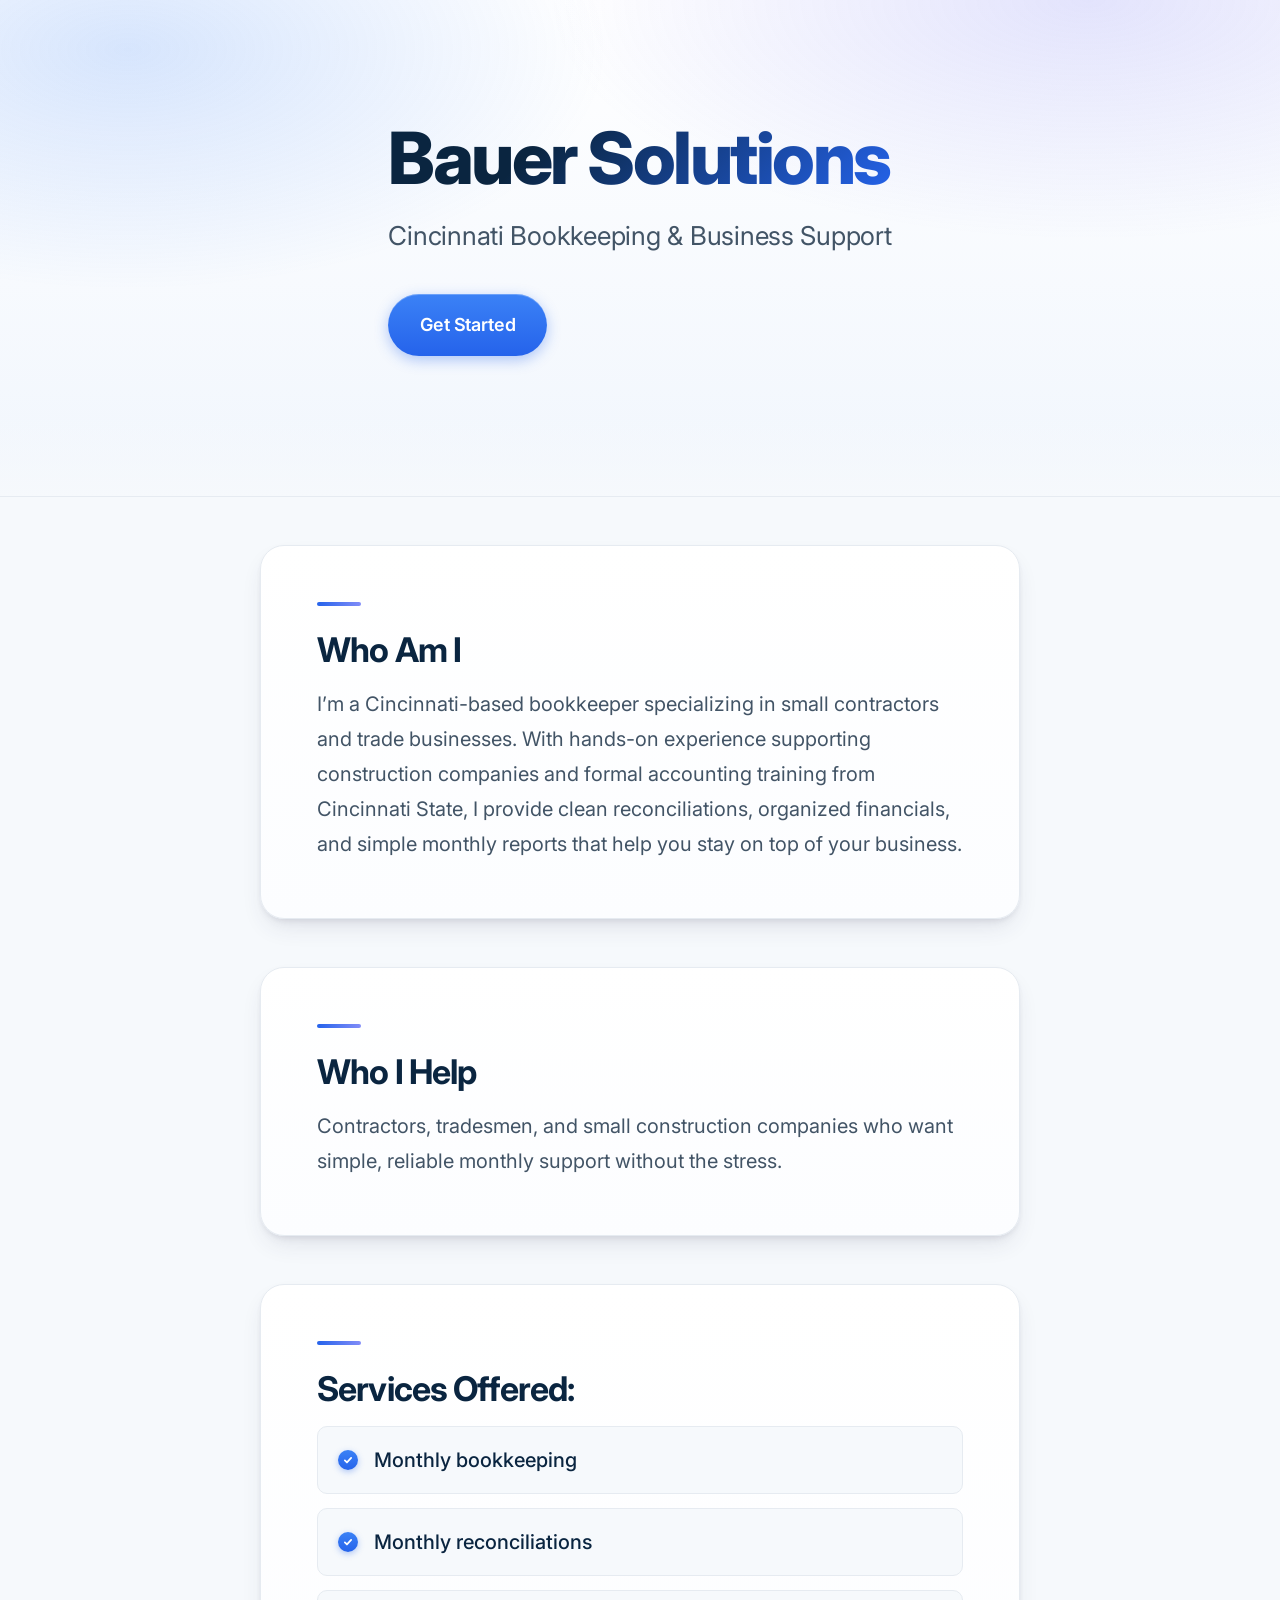
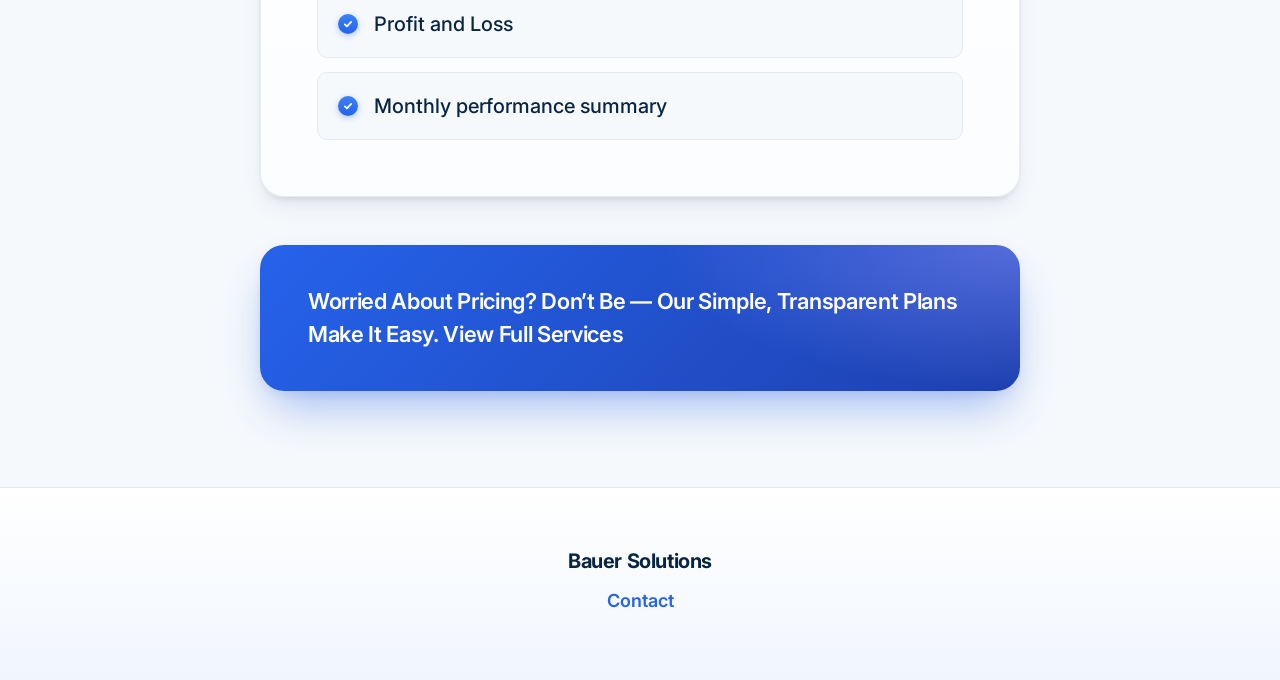
==== index.html @ fe839a0d "Update links to relative paths in index.html" ====
<!DOCTYPE html>
<html lang="en">
<head>
  <meta charset="UTF-8">
  <meta name="viewport" content="width=device-width, initial-scale=1.0">
  <title>Bauer Solutions</title>
  <link rel="preconnect" href="https://fonts.googleapis.com">
  <link rel="preconnect" href="https://fonts.gstatic.com" crossorigin>
  <link href="https://fonts.googleapis.com/css2?family=Inter:wght@400;500;600;700;800&display=swap" rel="stylesheet">
  <link rel="stylesheet" href="style.css">
</head>
<body>

  <header class="hero">
    <div class="header-flex">
      <!-- If you have a logo, add it here: <img class="logo-img" src="YOUR-LOGO-FILE" alt="Bauer Solutions logo"> -->
      <div class="hero-text">
        <h1>Bauer Solutions</h1>
        <p>Cincinnati Bookkeeping &amp; Business Support</p>
        <a class="cta-button" href="about.html">Get Started</a>
      </div>
    </div>
  </header>

  <main>
    <section class="section">
      <h2>Who Am I</h2>
      <p>I’m a Cincinnati-based bookkeeper specializing in small contractors and trade businesses. With hands-on experience supporting construction companies and formal accounting training from Cincinnati State, I provide clean reconciliations, organized financials, and simple monthly reports that help you stay on top of your business.</p>
    </section>

    <section class="section">
      <h2>Who I Help</h2>
      <p>Contractors, tradesmen, and small construction companies who want simple, reliable monthly support without the stress.</p>
    </section>

    <section class="section">
      <h2>Services Offered:</h2>
      <ul>
        <li>Monthly bookkeeping</li>
        <li>Monthly reconciliations</li>
        <li>Profit and Loss</li>
        <li>Monthly performance summary</li>
      </ul>
    </section>

    <section class="section-wide">
      <a class="pricing-banner" href="services.html">Worried About Pricing? Don’t Be — Our Simple, Transparent Plans Make It Easy. View Full Services</a>
    </section>
  </main>

  <footer class="footer">
    <p>Bauer Solutions</p>
    <a class="nav-link" href="services.html">Contact</a>
  </footer>

</body>
</html>
---- style.css ----
/* ---------- Modern Design ---------- */

:root {
  --blue-600: #2563eb;
  --blue-500: #3b82f6;
  --blue-700: #1d4ed8;
  --blue-50:  #eff6ff;
  --ink-900:  #0a2540;
  --ink-700:  #425466;
  --ink-500:  #6b7c93;
  --line:     #e6ebf1;
  --bg:       #f6f9fc;
  --white:    #ffffff;

  --radius-sm: 10px;
  --radius-md: 16px;
  --radius-lg: 24px;

  --shadow-sm: 0 1px 2px rgba(10, 37, 64, 0.04), 0 2px 6px rgba(10, 37, 64, 0.04);
  --shadow-md: 0 2px 4px rgba(10, 37, 64, 0.04), 0 12px 24px -6px rgba(50, 50, 93, 0.12), 0 6px 12px -6px rgba(0, 0, 0, 0.08);
  --shadow-lg: 0 4px 8px rgba(10, 37, 64, 0.04), 0 30px 60px -12px rgba(50, 50, 93, 0.22), 0 18px 36px -18px rgba(0, 0, 0, 0.18);
  --shadow-blue: 0 4px 14px rgba(37, 99, 235, 0.35);
}

/* ---------- Global ---------- */
*, *::before, *::after { box-sizing: border-box; }

html { scroll-behavior: smooth; }

body {
  margin: 0;
  padding: 0;
  font-family: 'Inter', -apple-system, BlinkMacSystemFont, 'Segoe UI', sans-serif;
  font-size: 18px;
  line-height: 1.7;
  color: var(--ink-700);
  background:
    radial-gradient(1200px 500px at 50% -100px, rgba(59, 130, 246, 0.10), transparent 70%),
    var(--bg);
  text-align: center;
  -webkit-font-smoothing: antialiased;
  -moz-osx-font-smoothing: grayscale;
}

/* ---------- Hero ---------- */
.hero {
  position: relative;
  overflow: hidden;
  padding: 120px 24px 140px;
  background:
    radial-gradient(900px 400px at 85% 0%, rgba(99, 102, 241, 0.18), transparent 60%),
    radial-gradient(800px 400px at 10% 10%, rgba(59, 130, 246, 0.20), transparent 60%),
    linear-gradient(180deg, #ffffff 0%, #f1f6fd 100%);
  border-bottom: 1px solid var(--line);
}

.hero::after {
  content: "";
  position: absolute;
  left: 0; right: 0; bottom: -1px;
  height: 80px;
  background: linear-gradient(180deg, rgba(246, 249, 252, 0), var(--bg));
  pointer-events: none;
}

.hero h1 {
  font-size: clamp(44px, 7vw, 72px);
  font-weight: 800;
  letter-spacing: -0.035em;
  line-height: 1.05;
  margin: 0 0 18px;
  background: linear-gradient(135deg, var(--ink-900) 30%, var(--blue-600) 100%);
  -webkit-background-clip: text;
  background-clip: text;
  -webkit-text-fill-color: transparent;
  color: var(--ink-900);
}

.hero p {
  font-size: clamp(20px, 2.4vw, 26px);
  font-weight: 400;
  color: var(--ink-700);
  margin: 0;
  letter-spacing: -0.01em;
}

.header-flex {
  display: flex;
  align-items: center;
  justify-content: center;
  gap: 28px;
  position: relative;
  z-index: 1;
}

.hero-text { text-align: left; }

.logo-img {
  width: 96px;
  height: 96px;
  object-fit: contain;
  border-radius: var(--radius-md);
  box-shadow: var(--shadow-md);
  background: var(--white);
  padding: 8px;
}

/* ---------- Call-to-action Button ---------- */
.cta-button {
  display: inline-block;
  margin-top: 36px;
  padding: 16px 32px;
  font-size: 18px;
  font-weight: 600;
  letter-spacing: -0.01em;
  color: var(--white);
  text-decoration: none;
  background: linear-gradient(180deg, var(--blue-500) 0%, var(--blue-600) 100%);
  border-radius: 999px;
  box-shadow: var(--shadow-blue), inset 0 1px 0 rgba(255, 255, 255, 0.25);
  transition: transform 0.2s ease, box-shadow 0.2s ease, background 0.2s ease;
}

.cta-button:hover {
  background: linear-gradient(180deg, var(--blue-600) 0%, var(--blue-700) 100%);
  transform: translateY(-2px);
  box-shadow: 0 10px 24px rgba(37, 99, 235, 0.40), inset 0 1px 0 rgba(255, 255, 255, 0.25);
}

.cta-button:active { transform: translateY(0); }

.cta-button:focus-visible,
.pricing-banner:focus-visible,
.nav-link:focus-visible {
  outline: 3px solid rgba(59, 130, 246, 0.5);
  outline-offset: 3px;
}

/* ---------- Sections ---------- */
main { padding: 0 20px; }

.section {
  position: relative;
  width: 100%;
  max-width: 760px;
  margin: 48px auto;
  padding: 56px 56px;
  background: linear-gradient(180deg, #ffffff 0%, #fcfdff 100%);
  border: 1px solid var(--line);
  border-radius: var(--radius-lg);
  box-shadow: var(--shadow-md);
  text-align: left;
  transition: transform 0.25s ease, box-shadow 0.25s ease;
}

.section:hover {
  transform: translateY(-3px);
  box-shadow: var(--shadow-lg);
}

.section::before {
  content: "";
  display: block;
  width: 44px;
  height: 4px;
  margin-bottom: 24px;
  border-radius: 999px;
  background: linear-gradient(90deg, var(--blue-600), #818cf8);
}

.section h2 {
  margin: 0 0 16px;
  font-size: 34px;
  font-weight: 700;
  letter-spacing: -0.025em;
  line-height: 1.2;
  color: var(--ink-900);
}

.section p {
  margin: 0;
  font-size: 20px;
  line-height: 1.75;
  color: var(--ink-700);
}

/* ---------- Lists ---------- */
.section ul {
  list-style: none;
  margin: 8px 0 0;
  padding: 0;
  text-align: left;
}

.section li {
  position: relative;
  margin-bottom: 14px;
  padding: 16px 20px 16px 56px;
  font-size: 20px;
  font-weight: 500;
  color: var(--ink-900);
  background: var(--bg);
  border: 1px solid var(--line);
  border-radius: var(--radius-sm);
  transition: border-color 0.2s ease, background 0.2s ease;
}

.section li:last-child { margin-bottom: 0; }

.section li:hover {
  background: var(--blue-50);
  border-color: rgba(59, 130, 246, 0.35);
}

.section li::before {
  content: "";
  position: absolute;
  left: 20px;
  top: 50%;
  width: 20px;
  height: 20px;
  transform: translateY(-50%);
  border-radius: 50%;
  background:
    url("data:image/svg+xml,%3Csvg xmlns='http://www.w3.org/2000/svg' viewBox='0 0 20 20' fill='none' stroke='white' stroke-width='2.5' stroke-linecap='round' stroke-linejoin='round'%3E%3Cpath d='M5.5 10.5l3 3 6-6.5'/%3E%3C/svg%3E") center / 14px no-repeat,
    linear-gradient(180deg, var(--blue-500), var(--blue-600));
  box-shadow: 0 2px 6px rgba(37, 99, 235, 0.35);
}

/* ---------- Pricing banner ---------- */
.section-wide {
  max-width: 760px;
  margin: 48px auto;
}

.pricing-banner {
  display: block;
  padding: 40px 48px;
  font-size: 22px;
  font-weight: 600;
  line-height: 1.5;
  letter-spacing: -0.015em;
  text-align: left;
  text-decoration: none;
  color: var(--white);
  border-radius: var(--radius-lg);
  background:
    radial-gradient(600px 240px at 100% 0%, rgba(129, 140, 248, 0.55), transparent 60%),
    linear-gradient(135deg, var(--blue-600) 0%, #1e40af 100%);
  box-shadow: 0 4px 8px rgba(10, 37, 64, 0.06), 0 24px 48px -12px rgba(37, 99, 235, 0.45);
  transition: transform 0.25s ease, box-shadow 0.25s ease;
}

.pricing-banner:hover {
  transform: translateY(-3px);
  box-shadow: 0 6px 12px rgba(10, 37, 64, 0.08), 0 32px 60px -12px rgba(37, 99, 235, 0.55);
}

/* ---------- Navigation Links ---------- */
.nav-link {
  color: var(--blue-600);
  font-weight: 600;
  text-decoration: none;
  transition: color 0.2s ease;
}

.nav-link:hover { color: var(--blue-700); text-decoration: underline; text-underline-offset: 4px; }

/* ---------- Footer ---------- */
.footer {
  margin-top: 96px;
  padding: 56px 24px 64px;
  background: linear-gradient(180deg, #ffffff 0%, #f1f6fd 100%);
  border-top: 1px solid var(--line);
}

.footer p {
  margin: 0 0 8px;
  font-size: 20px;
  font-weight: 700;
  letter-spacing: -0.02em;
  color: var(--ink-900);
}

/* ---------- Responsive ---------- */
@media (max-width: 640px) {
  body { font-size: 17px; }
  .hero { padding: 80px 20px 100px; }
  .header-flex { flex-direction: column; text-align: center; gap: 20px; }
  .hero-text { text-align: center; }
  .section { padding: 36px 26px; margin: 28px auto; border-radius: var(--radius-md); }
  .section h2 { font-size: 28px; }
  .section p, .section li { font-size: 18px; }
  .pricing-banner { padding: 28px 26px; font-size: 19px; border-radius: var(--radius-md); }
}

@media (prefers-reduced-motion: reduce) {
  * { transition: none !important; scroll-behavior: auto !important; }
}
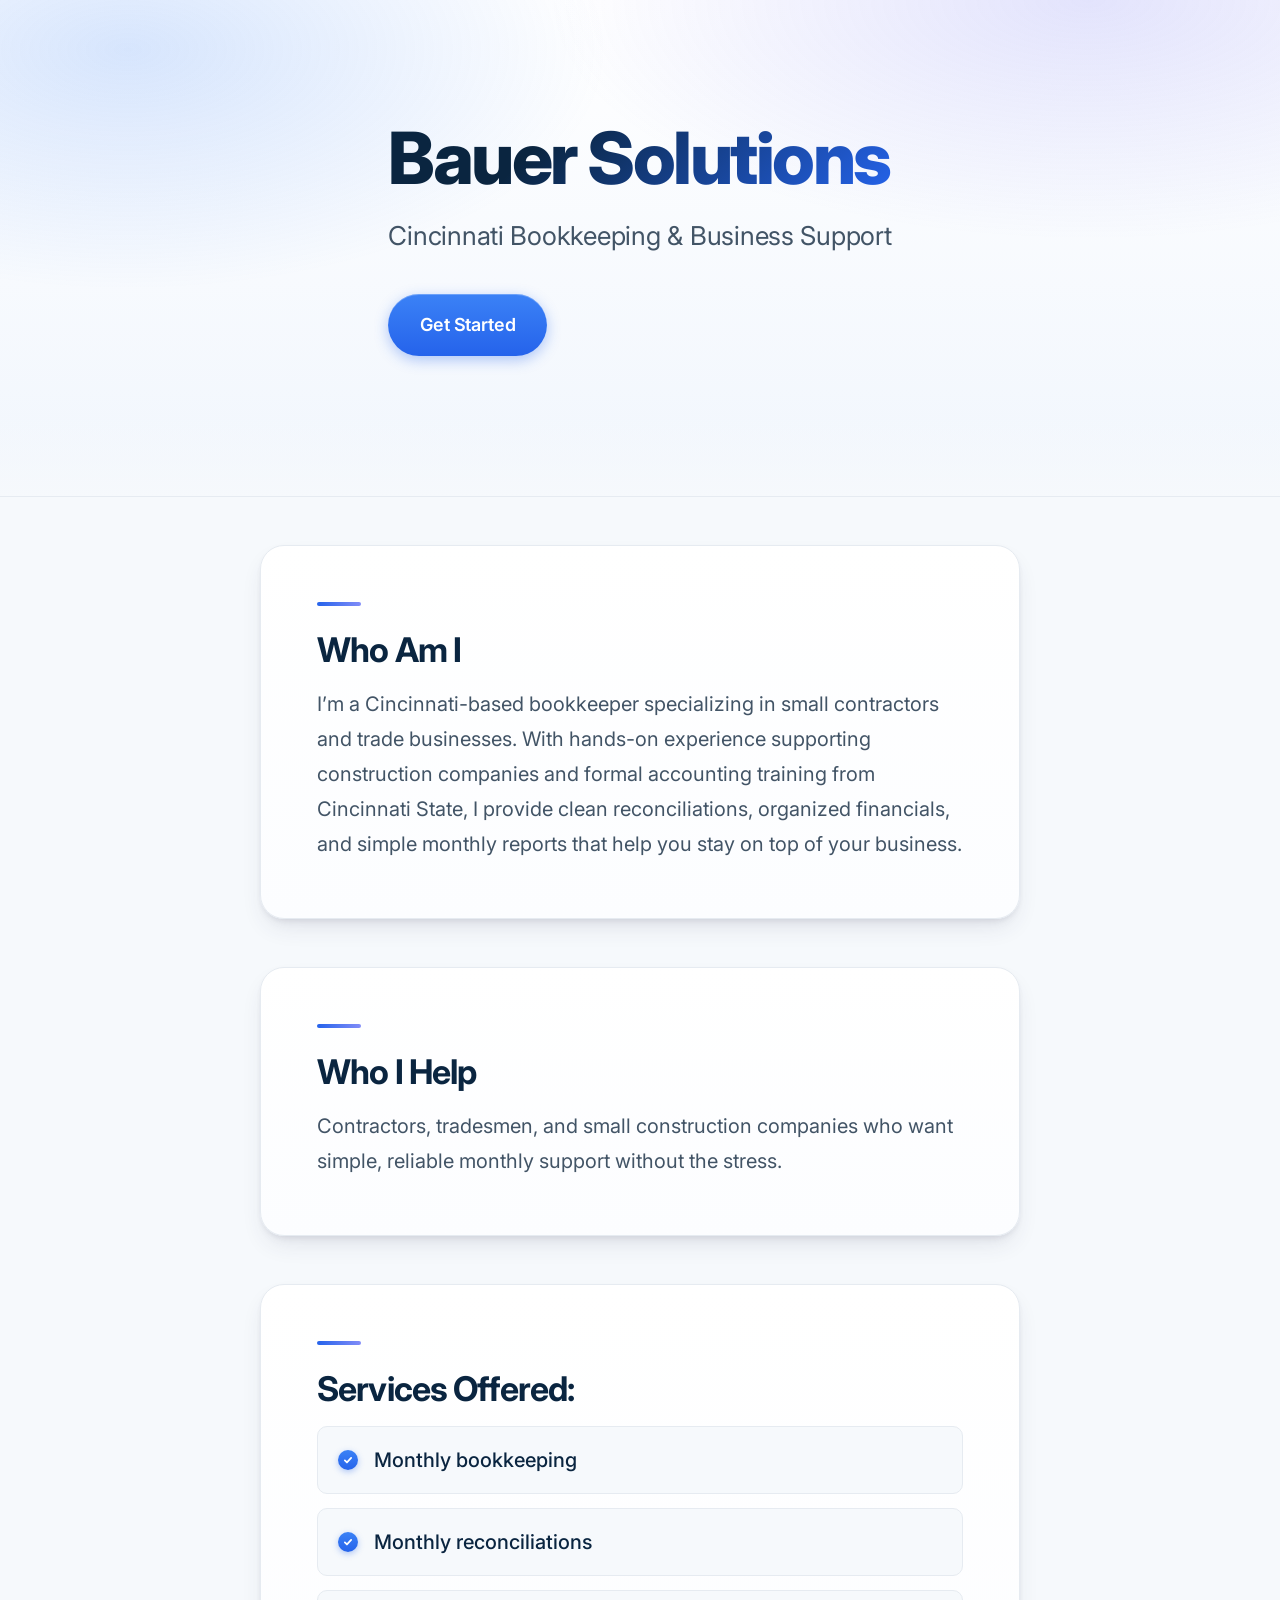
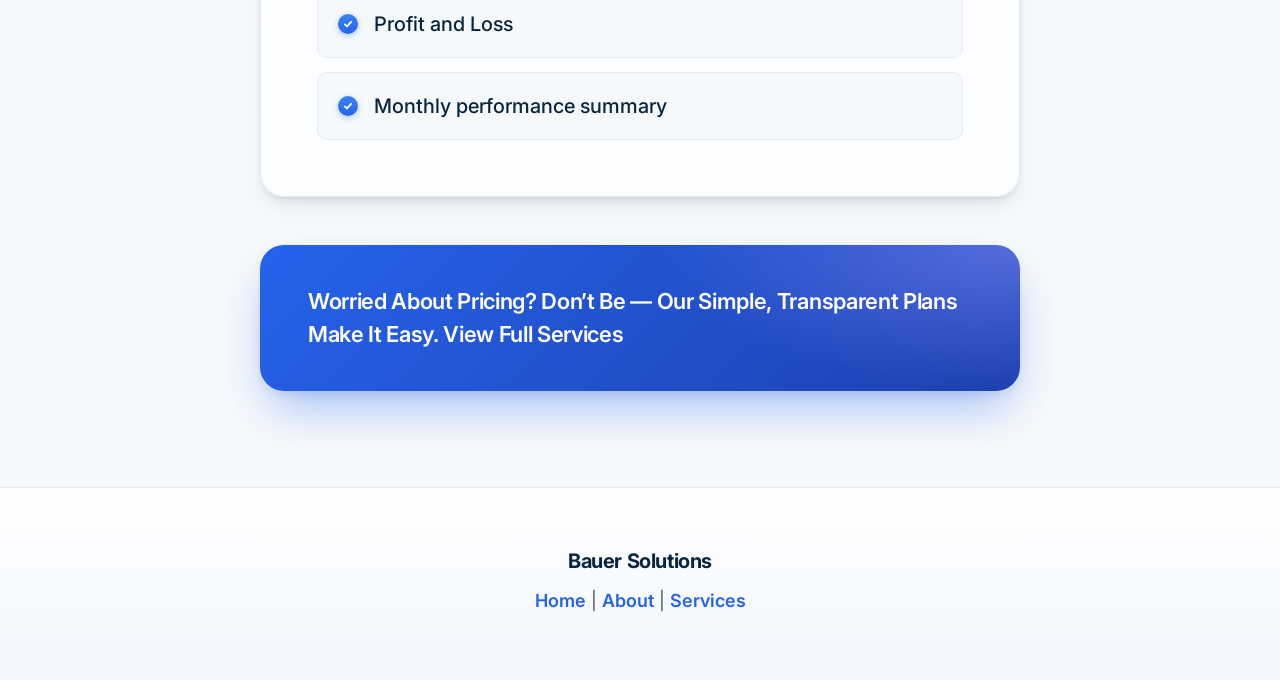
==== commit 5caae6d0: "Update footer navigation links in index.html" ====
--- a/index.html
+++ b/index.html
@@ -13,7 +13,6 @@
 
   <header class="hero">
     <div class="header-flex">
-      <!-- If you have a logo, add it here: <img class="logo-img" src="YOUR-LOGO-FILE" alt="Bauer Solutions logo"> -->
       <div class="hero-text">
         <h1>Bauer Solutions</h1>
         <p>Cincinnati Bookkeeping &amp; Business Support</p>
@@ -50,7 +49,11 @@
 
   <footer class="footer">
     <p>Bauer Solutions</p>
-    <a class="nav-link" href="services.html">Contact</a>
+    <a class="nav-link" href="index.html">Home</a>
+    |
+    <a class="nav-link" href="about.html">About</a>
+    |
+    <a class="nav-link" href="services.html">Services</a>
   </footer>
 
 </body>
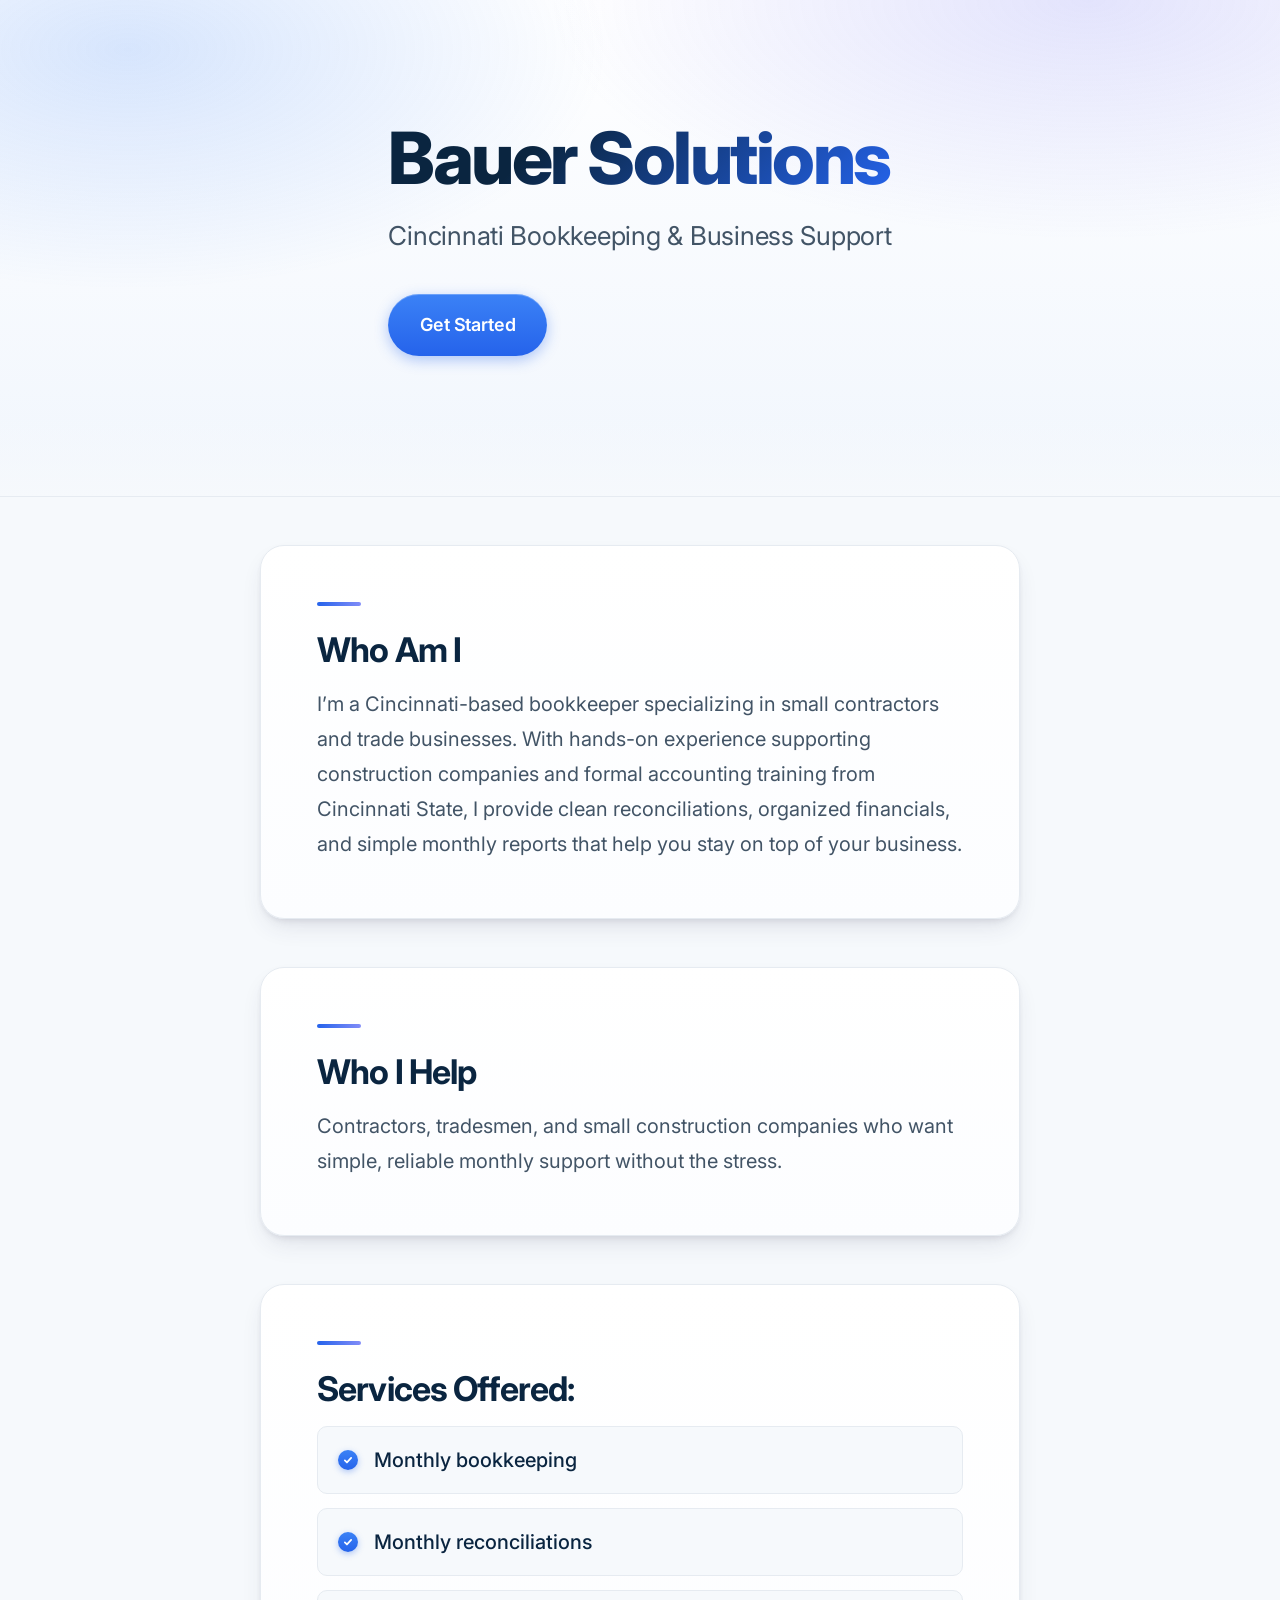
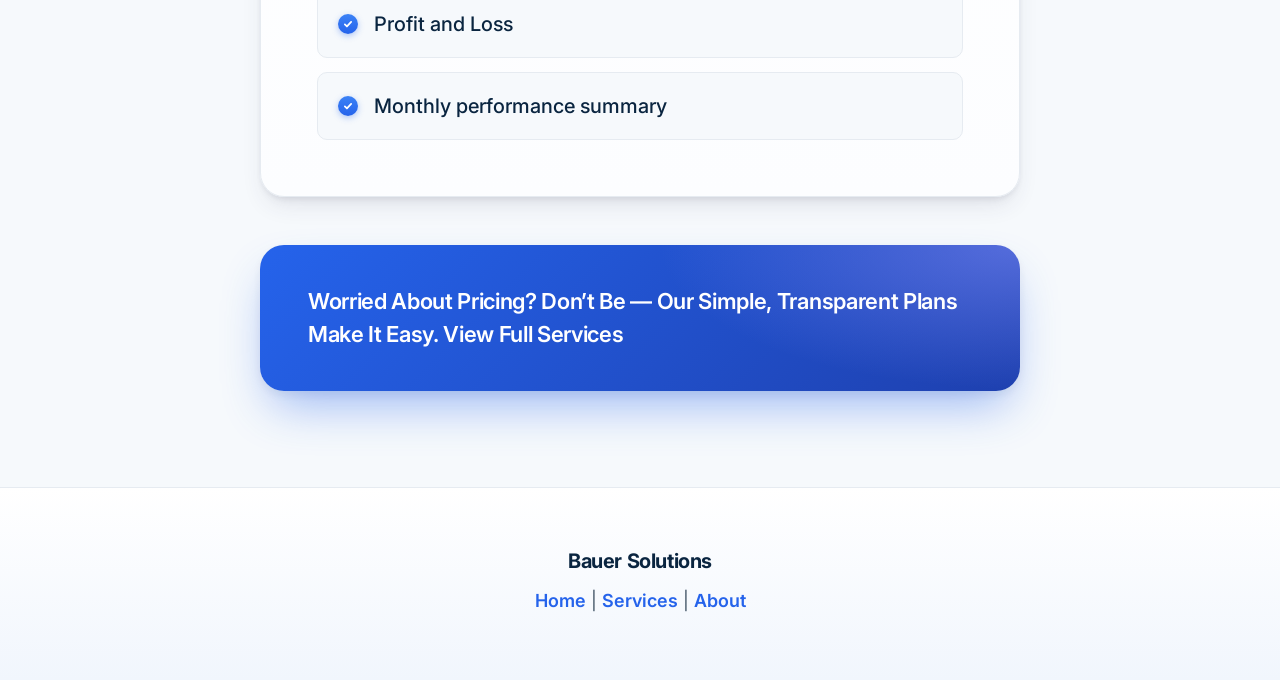
==== commit 3f10bc74: "Rearrange footer links in index.html" ====
--- a/index.html
+++ b/index.html
@@ -4,6 +4,7 @@
   <meta charset="UTF-8">
   <meta name="viewport" content="width=device-width, initial-scale=1.0">
   <title>Bauer Solutions</title>
+  <link rel="icon" href="/assets/favicon.ico">
   <link rel="preconnect" href="https://fonts.googleapis.com">
   <link rel="preconnect" href="https://fonts.gstatic.com" crossorigin>
   <link href="https://fonts.googleapis.com/css2?family=Inter:wght@400;500;600;700;800&display=swap" rel="stylesheet">
@@ -47,13 +48,13 @@
     </section>
   </main>
 
-  <footer class="footer">
+<footer class="footer">
     <p>Bauer Solutions</p>
     <a class="nav-link" href="index.html">Home</a>
     |
+    <a class="nav-link" href="services.html">Services</a>
+    |
     <a class="nav-link" href="about.html">About</a>
-    |
-    <a class="nav-link" href="services.html">Services</a>
   </footer>
 
 </body>
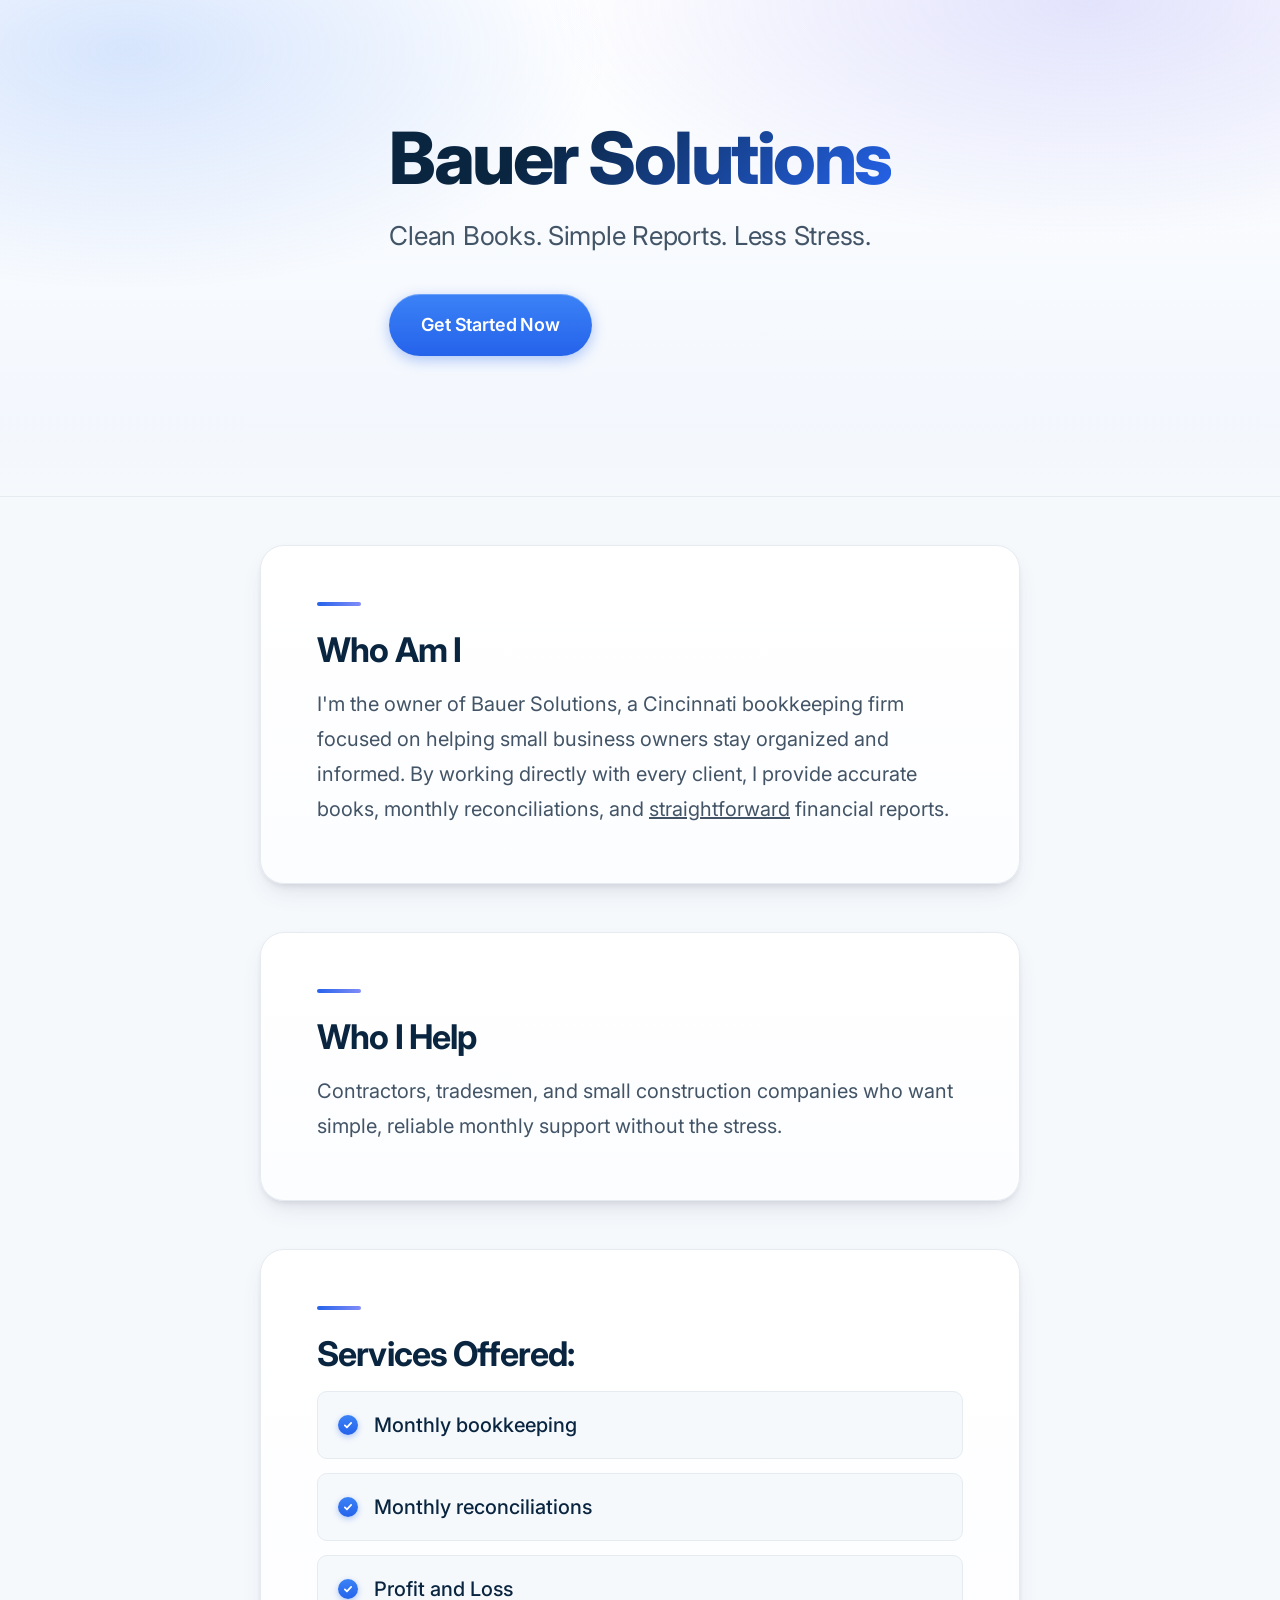
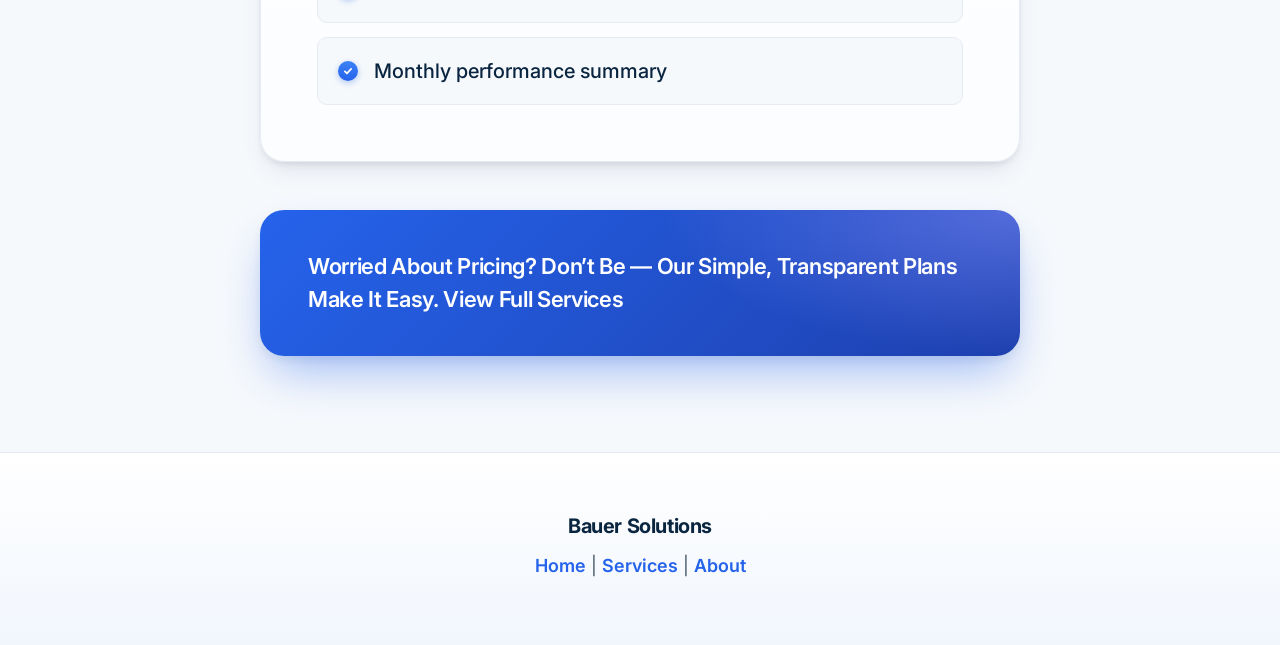
==== commit 6e9cfebf: "Update header and description in index.html" ====
--- a/index.html
+++ b/index.html
@@ -16,8 +16,8 @@
     <div class="header-flex">
       <div class="hero-text">
         <h1>Bauer Solutions</h1>
-        <p>Cincinnati Bookkeeping &amp; Business Support</p>
-        <a class="cta-button" href="about.html">Get Started</a>
+        <p>Clean Books. Simple Reports. Less Stress.</p>
+        <a class="cta-button" href="about.html">Get Started Now</a>
       </div>
     </div>
   </header>
@@ -25,7 +25,7 @@
   <main>
     <section class="section">
       <h2>Who Am I</h2>
-      <p>I’m a Cincinnati-based bookkeeper specializing in small contractors and trade businesses. With hands-on experience supporting construction companies and formal accounting training from Cincinnati State, I provide clean reconciliations, organized financials, and simple monthly reports that help you stay on top of your business.</p>
+      <p>I'm the owner of Bauer Solutions, a Cincinnati bookkeeping firm focused on helping small business owners stay organized and informed. By working directly with every client, I provide accurate books, monthly reconciliations, and <u>straightforward</u> financial reports. </p>
     </section>
 
     <section class="section">
--- a/style.css
+++ b/style.css
@@ -282,6 +282,107 @@
   color: var(--ink-900);
 }
 
+/* ---------- Contact form (about.html) ---------- */
+
+/* The .section is already the card, so the wrapper stays flat */
+.contact-card { margin: 0; }
+
+.contact-card p { margin: 0 0 28px; }
+
+.contact-card form {
+  display: grid;
+  grid-template-columns: 1fr 1fr;
+  gap: 14px;
+}
+
+/* First and last name sit side by side; everything else spans the row */
+.contact-card input[type="email"],
+.contact-card textarea,
+.contact-card button {
+  grid-column: 1 / -1;
+}
+
+.contact-card input,
+.contact-card textarea {
+  width: 100%;
+  padding: 14px 16px;
+  font-family: inherit;
+  font-size: 17px;
+  line-height: 1.5;
+  color: var(--ink-900);
+  background: var(--white);
+  border: 1px solid #d3dbe6;
+  border-radius: var(--radius-sm);
+  box-shadow: 0 1px 2px rgba(10, 37, 64, 0.04);
+  transition: border-color 0.2s ease, box-shadow 0.2s ease;
+}
+
+.contact-card textarea {
+  min-height: 150px;
+  line-height: 1.6;
+  resize: vertical;
+}
+
+.contact-card input::placeholder,
+.contact-card textarea::placeholder {
+  color: #8898aa;
+}
+
+.contact-card input:focus,
+.contact-card textarea:focus {
+  outline: none;
+  border-color: var(--blue-500);
+  box-shadow: 0 0 0 4px rgba(59, 130, 246, 0.18);
+}
+
+.contact-card button {
+  padding: 16px 32px;
+  font-family: inherit;
+  font-size: 18px;
+  font-weight: 600;
+  letter-spacing: -0.01em;
+  color: var(--white);
+  background: linear-gradient(180deg, var(--blue-500) 0%, var(--blue-600) 100%);
+  border: none;
+  border-radius: 999px;
+  box-shadow: var(--shadow-blue), inset 0 1px 0 rgba(255, 255, 255, 0.25);
+  cursor: pointer;
+  transition: transform 0.2s ease, box-shadow 0.2s ease, background 0.2s ease;
+}
+
+.contact-card button:hover {
+  background: linear-gradient(180deg, var(--blue-600) 0%, var(--blue-700) 100%);
+  transform: translateY(-2px);
+  box-shadow: 0 10px 24px rgba(37, 99, 235, 0.40), inset 0 1px 0 rgba(255, 255, 255, 0.25);
+}
+
+.contact-card button:active { transform: translateY(0); }
+
+.contact-card button:focus-visible {
+  outline: 3px solid rgba(59, 130, 246, 0.5);
+  outline-offset: 3px;
+}
+
+/* "You can also view our services..." line right under the form */
+.contact-card + p {
+  margin-top: 32px;
+  padding-top: 28px;
+  font-size: 18px;
+  border-top: 1px solid var(--line);
+}
+
+.section p a {
+  color: var(--blue-600);
+  font-weight: 600;
+  text-decoration: none;
+}
+
+.section p a:hover {
+  color: var(--blue-700);
+  text-decoration: underline;
+  text-underline-offset: 4px;
+}
+
 /* ---------- Responsive ---------- */
 @media (max-width: 640px) {
   body { font-size: 17px; }
@@ -292,6 +393,7 @@
   .section h2 { font-size: 28px; }
   .section p, .section li { font-size: 18px; }
   .pricing-banner { padding: 28px 26px; font-size: 19px; border-radius: var(--radius-md); }
+  .contact-card form { grid-template-columns: 1fr; }
 }
 
 @media (prefers-reduced-motion: reduce) {
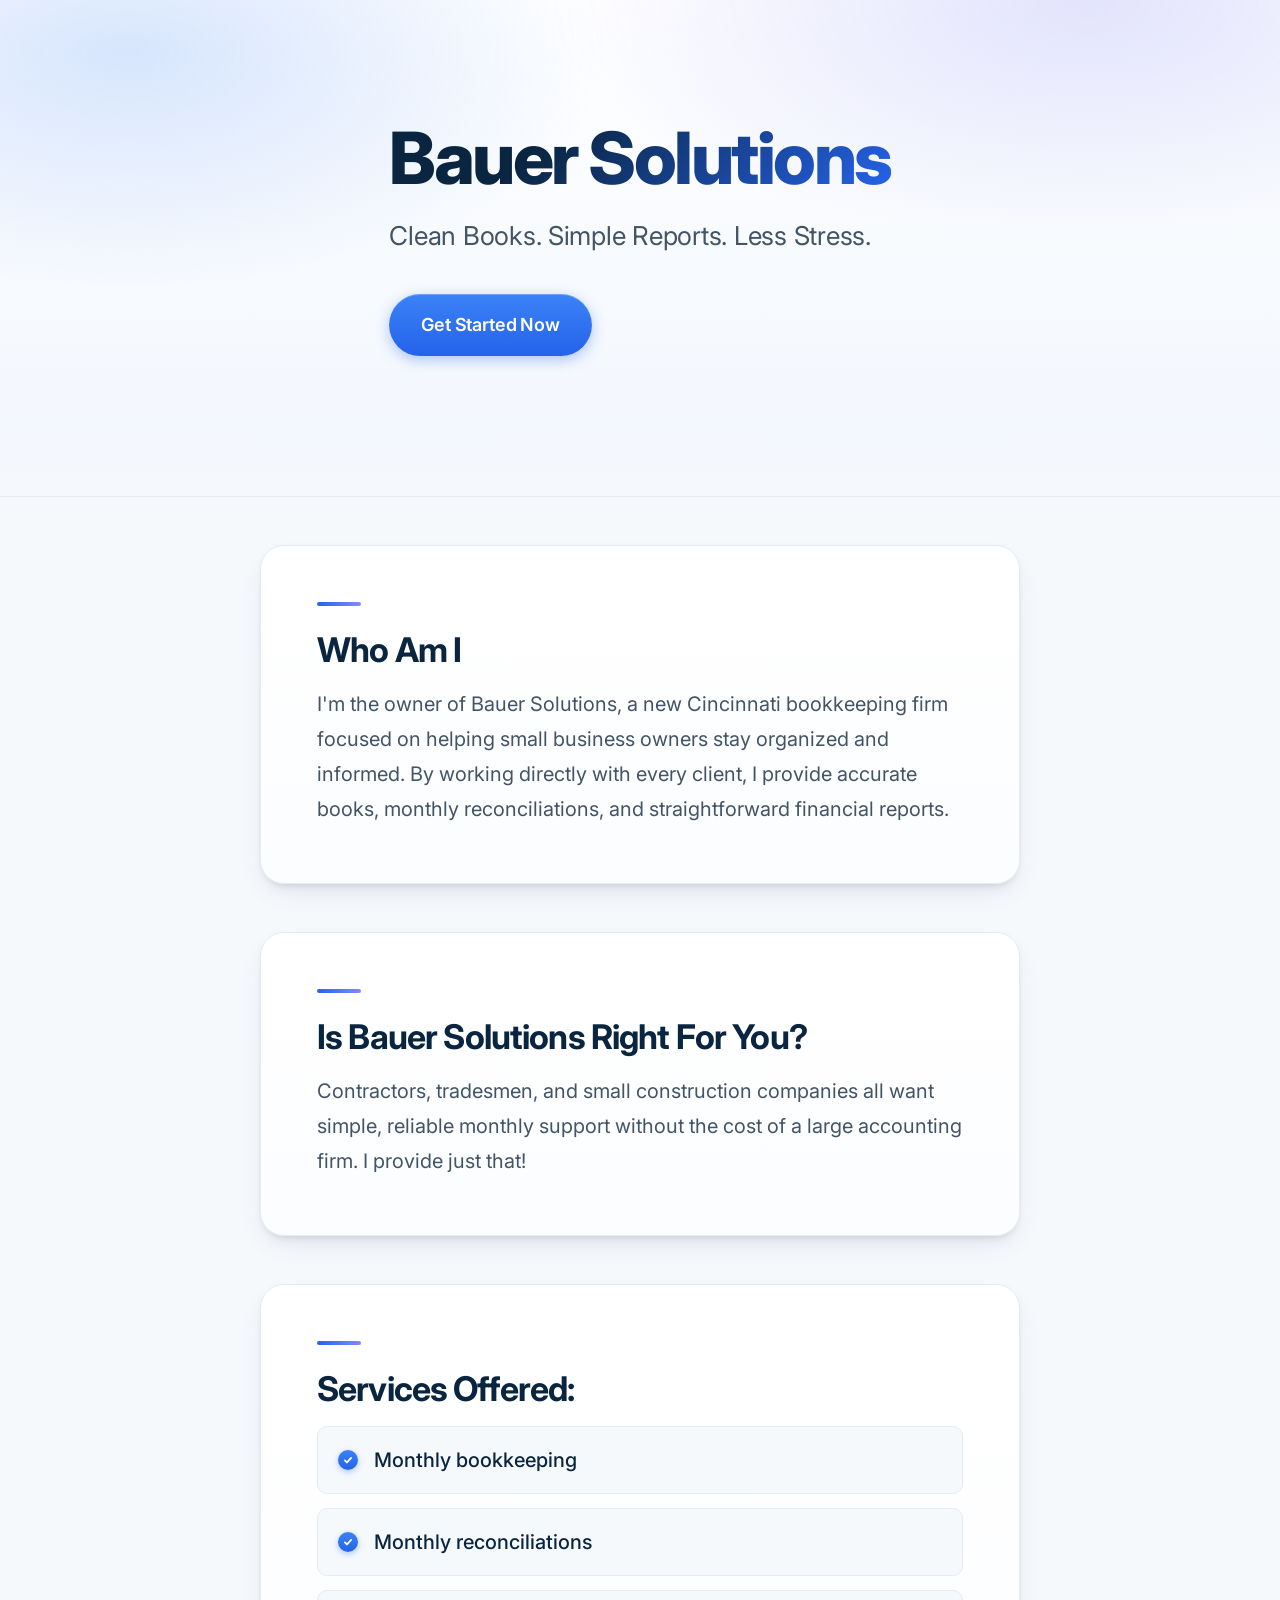
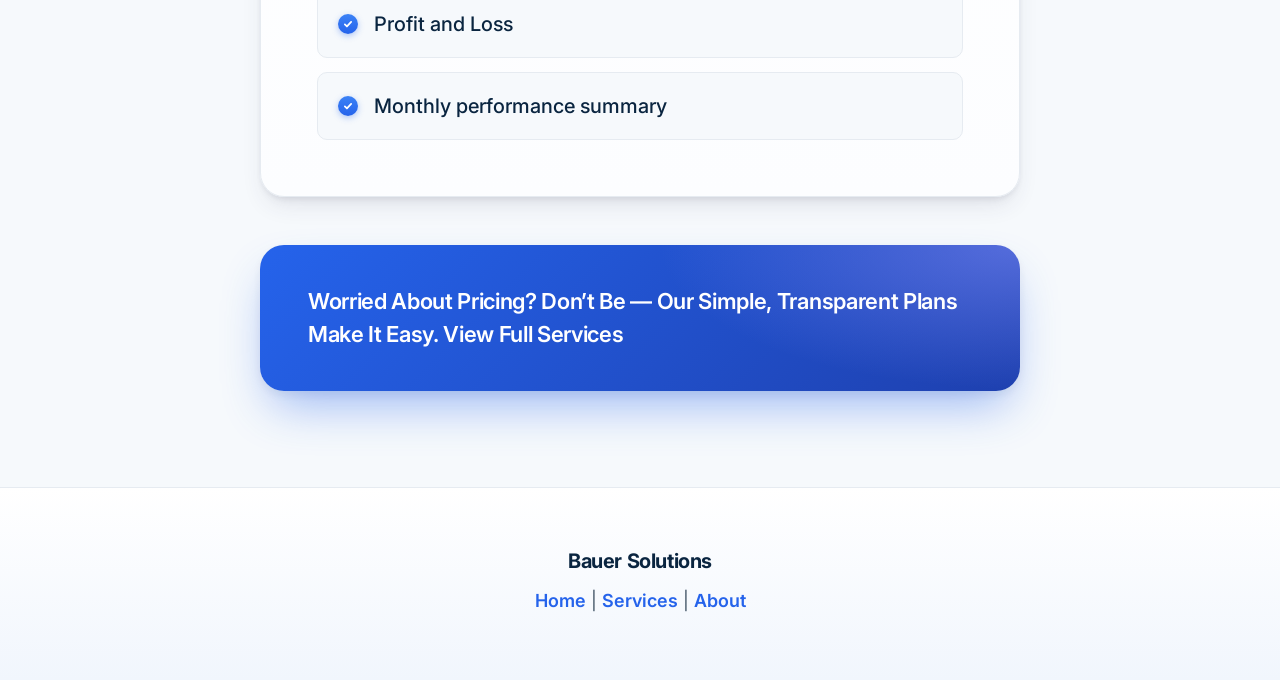
==== commit 3bc3b25a: "Update company description and section headings" ====
--- a/index.html
+++ b/index.html
@@ -25,12 +25,12 @@
   <main>
     <section class="section">
       <h2>Who Am I</h2>
-      <p>I'm the owner of Bauer Solutions, a Cincinnati bookkeeping firm focused on helping small business owners stay organized and informed. By working directly with every client, I provide accurate books, monthly reconciliations, and <u>straightforward</u> financial reports. </p>
+      <p>I'm the owner of Bauer Solutions, a new Cincinnati bookkeeping firm focused on helping small business owners stay organized and informed. By working directly with every client, I provide accurate books, monthly reconciliations, and straightforward financial reports. </p>
     </section>
 
     <section class="section">
-      <h2>Who I Help</h2>
-      <p>Contractors, tradesmen, and small construction companies who want simple, reliable monthly support without the stress.</p>
+      <h2>Is Bauer Solutions Right For You?</h2>
+      <p>Contractors, tradesmen, and small construction companies all want simple, reliable monthly support without the cost of a large accounting firm. I provide just that!</p>
     </section>
 
     <section class="section">
